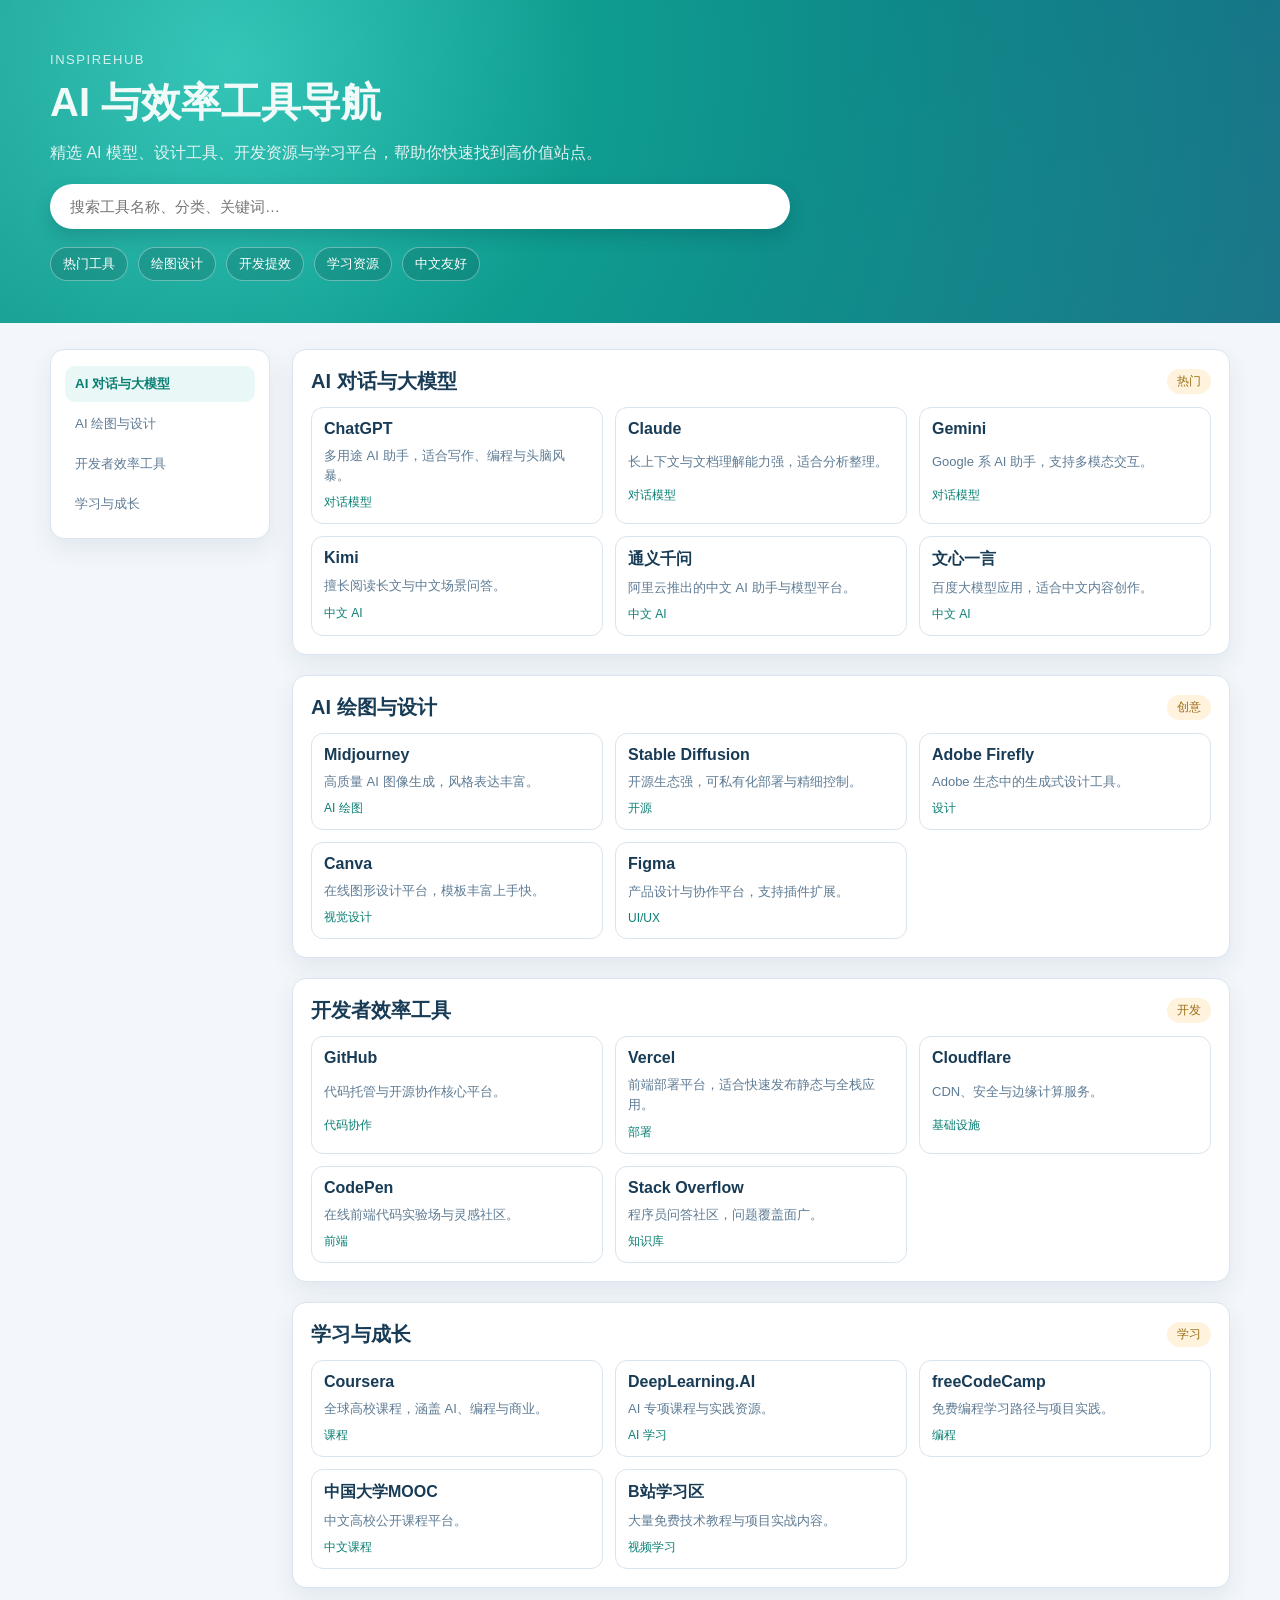
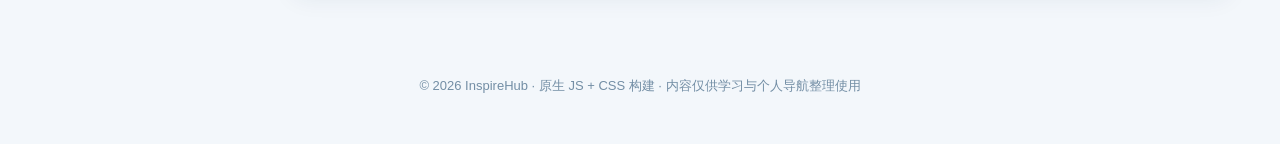
==== index.html @ ece3fd7e "feat: build original AI navigation website" ====
<!DOCTYPE html>
<html lang="zh-CN">
<head>
  <meta charset="UTF-8" />
  <meta name="viewport" content="width=device-width, initial-scale=1.0" />
  <title>灵感导航站 · AI工具与数字资源</title>
  <link rel="stylesheet" href="styles.css" />
</head>
<body>
  <header class="hero">
    <div class="hero__overlay"></div>
    <div class="hero__content container">
      <p class="eyebrow">InspireHub</p>
      <h1>AI 与效率工具导航</h1>
      <p class="hero__desc">精选 AI 模型、设计工具、开发资源与学习平台，帮助你快速找到高价值站点。</p>
      <div class="search-box">
        <input id="searchInput" type="text" placeholder="搜索工具名称、分类、关键词…" aria-label="搜索网址" />
      </div>
      <nav class="quick-links" id="quickLinks"></nav>
    </div>
  </header>

  <main class="container main-layout">
    <aside class="category-sidebar" id="categorySidebar"></aside>
    <section class="cards-area" id="cardsArea"></section>
  </main>

  <footer class="site-footer">
    <p>© 2026 InspireHub · 原生 JS + CSS 构建 · 内容仅供学习与个人导航整理使用</p>
  </footer>

  <script src="script.js"></script>
</body>
</html>
---- styles.css ----
:root {
  --bg: #f3f7fb;
  --surface: #ffffff;
  --ink: #183b56;
  --ink-soft: #5e7b94;
  --brand: #0f9d90;
  --brand-strong: #0a7f74;
  --accent: #f3a033;
  --line: #d8e4ef;
  --shadow: 0 10px 24px rgba(20, 57, 87, 0.08);
  --radius: 14px;
}

* {
  box-sizing: border-box;
}

body {
  margin: 0;
  font-family: "PingFang SC", "Microsoft YaHei", "Segoe UI", sans-serif;
  color: var(--ink);
  background: linear-gradient(180deg, #f6fbff 0%, #f3f7fb 220px, #f3f7fb 100%);
}

.container {
  width: min(1180px, calc(100% - 32px));
  margin: 0 auto;
}

.hero {
  position: relative;
  overflow: hidden;
  padding: 52px 0 42px;
  background: radial-gradient(circle at 18% 20%, #2ec4b6 0%, #0f9d90 33%, #0d6e81 100%);
  color: #effaf9;
}

.hero__overlay {
  position: absolute;
  inset: 0;
  background-image: linear-gradient(120deg, rgba(255, 255, 255, 0.06) 0%, transparent 40%),
    linear-gradient(300deg, rgba(255, 255, 255, 0.06) 0%, transparent 40%);
}

.hero__content {
  position: relative;
  z-index: 1;
}

.eyebrow {
  margin: 0;
  font-size: 13px;
  letter-spacing: 0.12em;
  text-transform: uppercase;
  opacity: 0.85;
}

.hero h1 {
  margin: 8px 0 10px;
  font-size: clamp(26px, 3.5vw, 40px);
}

.hero__desc {
  margin: 0 0 18px;
  max-width: 700px;
  line-height: 1.6;
  color: rgba(243, 250, 249, 0.92);
}

.search-box input {
  width: min(740px, 100%);
  border: 0;
  border-radius: 999px;
  padding: 14px 20px;
  font-size: 15px;
  box-shadow: 0 8px 18px rgba(7, 56, 62, 0.2);
  outline: 3px solid transparent;
  transition: outline-color 0.2s;
}

.search-box input:focus {
  outline-color: rgba(46, 196, 182, 0.35);
}

.quick-links {
  display: flex;
  flex-wrap: wrap;
  gap: 10px;
  margin-top: 18px;
}

.quick-links a {
  text-decoration: none;
  color: #fff;
  font-size: 13px;
  padding: 7px 12px;
  border: 1px solid rgba(255, 255, 255, 0.35);
  border-radius: 999px;
  background: rgba(0, 0, 0, 0.12);
}

.main-layout {
  display: grid;
  grid-template-columns: 220px minmax(0, 1fr);
  gap: 22px;
  margin: 26px auto 56px;
}

.category-sidebar {
  position: sticky;
  top: 16px;
  align-self: start;
  background: var(--surface);
  border-radius: var(--radius);
  border: 1px solid var(--line);
  box-shadow: var(--shadow);
  padding: 14px;
  max-height: calc(100vh - 32px);
  overflow: auto;
}

.category-sidebar button {
  width: 100%;
  text-align: left;
  border: 0;
  background: transparent;
  color: var(--ink-soft);
  border-radius: 10px;
  padding: 9px 10px;
  margin: 2px 0;
  cursor: pointer;
  transition: all 0.2s;
}

.category-sidebar button:hover,
.category-sidebar button.active {
  background: #e9f8f6;
  color: var(--brand-strong);
  font-weight: 600;
}

.cards-area {
  display: grid;
  gap: 20px;
}

.category-block {
  background: var(--surface);
  border: 1px solid var(--line);
  border-radius: var(--radius);
  box-shadow: var(--shadow);
  padding: 18px;
}

.category-head {
  display: flex;
  align-items: center;
  justify-content: space-between;
  margin-bottom: 12px;
}

.category-head h2 {
  margin: 0;
  font-size: 20px;
}

.category-tag {
  font-size: 12px;
  color: #9b6d16;
  background: #fff3de;
  padding: 4px 10px;
  border-radius: 999px;
}

.card-grid {
  display: grid;
  grid-template-columns: repeat(auto-fill, minmax(220px, 1fr));
  gap: 12px;
}

.site-card {
  border: 1px solid var(--line);
  border-radius: 12px;
  padding: 12px;
  text-decoration: none;
  color: inherit;
  display: grid;
  gap: 8px;
  transition: transform 0.2s, box-shadow 0.2s, border-color 0.2s;
}

.site-card:hover {
  transform: translateY(-3px);
  border-color: #9ddfd8;
  box-shadow: 0 10px 18px rgba(15, 157, 144, 0.14);
}

.site-title {
  margin: 0;
  font-size: 16px;
  color: var(--ink);
}

.site-desc {
  margin: 0;
  font-size: 13px;
  line-height: 1.55;
  color: var(--ink-soft);
}

.site-meta {
  font-size: 12px;
  color: var(--brand-strong);
}

.empty-state {
  background: #fff;
  border: 1px dashed #bed2e4;
  color: #56708a;
  border-radius: 12px;
  padding: 26px;
  text-align: center;
}

.site-footer {
  padding: 20px 16px 36px;
  text-align: center;
  color: #738ea5;
  font-size: 13px;
}

@media (max-width: 980px) {
  .main-layout {
    grid-template-columns: 1fr;
  }

  .category-sidebar {
    position: static;
    display: flex;
    flex-wrap: wrap;
    gap: 6px;
    max-height: none;
  }

  .category-sidebar button {
    width: auto;
  }
}
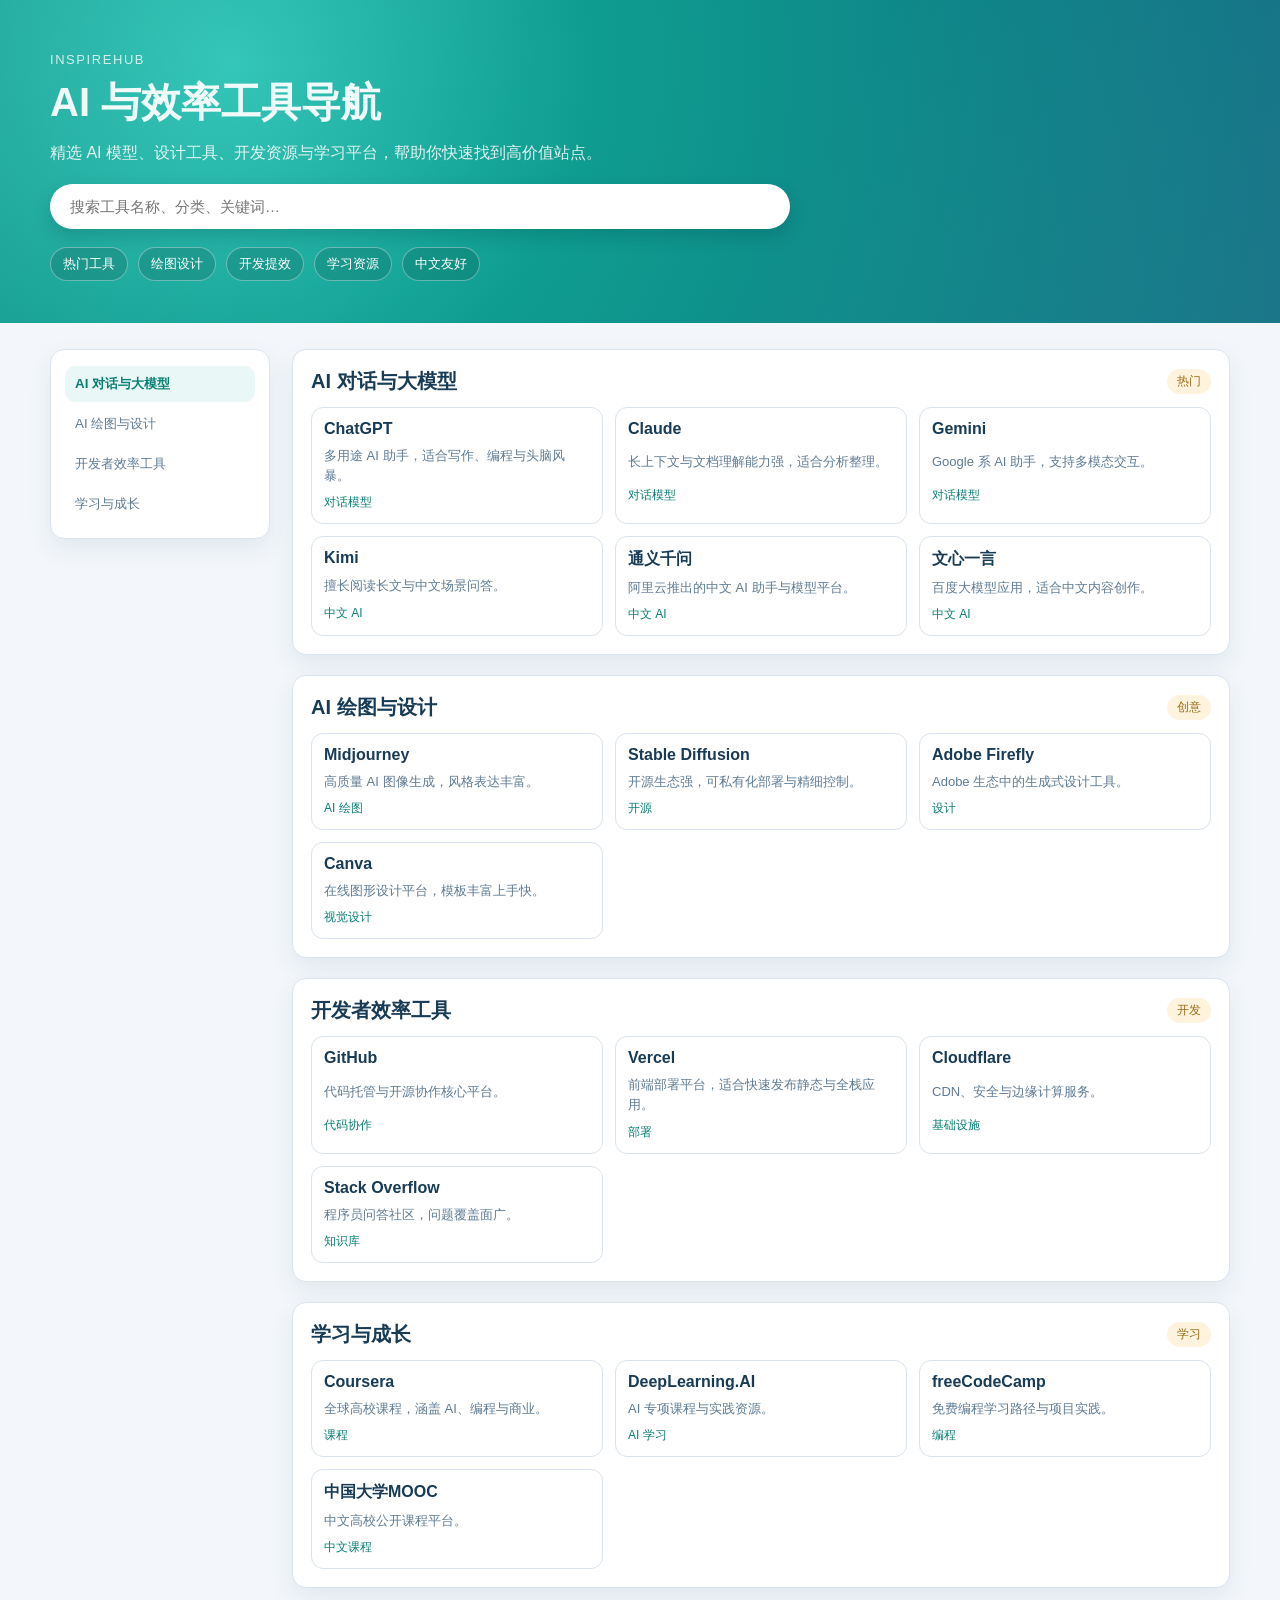
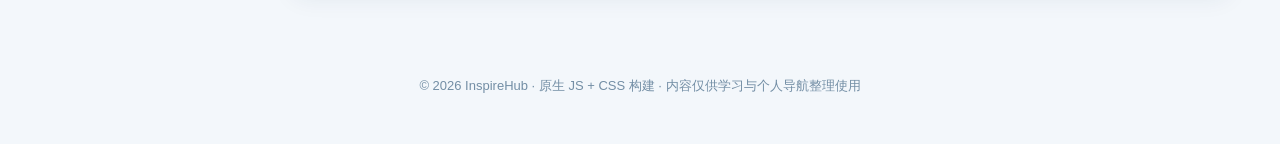
==== commit 4cfe9f1b: "feat: move core navigation links into HTML for SEO" ====
--- a/index.html
+++ b/index.html
@@ -4,6 +4,7 @@
   <meta charset="UTF-8" />
   <meta name="viewport" content="width=device-width, initial-scale=1.0" />
   <title>灵感导航站 · AI工具与数字资源</title>
+  <meta name="description" content="AI 工具与数字资源导航站，收录对话模型、绘图设计、开发效率和学习平台网址。" />
   <link rel="stylesheet" href="styles.css" />
 </head>
 <body>
@@ -16,13 +17,153 @@
       <div class="search-box">
         <input id="searchInput" type="text" placeholder="搜索工具名称、分类、关键词…" aria-label="搜索网址" />
       </div>
-      <nav class="quick-links" id="quickLinks"></nav>
+      <nav class="quick-links" id="quickLinks">
+        <a href="#" data-keyword="AI">热门工具</a>
+        <a href="#" data-keyword="绘图">绘图设计</a>
+        <a href="#" data-keyword="开发">开发提效</a>
+        <a href="#" data-keyword="学习">学习资源</a>
+        <a href="#" data-keyword="中文">中文友好</a>
+      </nav>
     </div>
   </header>
 
   <main class="container main-layout">
-    <aside class="category-sidebar" id="categorySidebar"></aside>
-    <section class="cards-area" id="cardsArea"></section>
+    <aside class="category-sidebar" id="categorySidebar">
+      <button class="active" data-target="chat-models">AI 对话与大模型</button>
+      <button data-target="image-design">AI 绘图与设计</button>
+      <button data-target="dev-tools">开发者效率工具</button>
+      <button data-target="learn">学习与成长</button>
+    </aside>
+
+    <section class="cards-area" id="cardsArea">
+      <section class="category-block" id="chat-models" data-category="AI 对话与大模型">
+        <div class="category-head">
+          <h2>AI 对话与大模型</h2>
+          <span class="category-tag">热门</span>
+        </div>
+        <div class="card-grid">
+          <a class="site-card" href="https://chat.openai.com/" target="_blank" rel="noopener noreferrer" data-keywords="ChatGPT 对话模型 AI 写作 编程">
+            <h3 class="site-title">ChatGPT</h3>
+            <p class="site-desc">多用途 AI 助手，适合写作、编程与头脑风暴。</p>
+            <span class="site-meta">对话模型</span>
+          </a>
+          <a class="site-card" href="https://claude.ai/" target="_blank" rel="noopener noreferrer" data-keywords="Claude 对话模型 文档理解">
+            <h3 class="site-title">Claude</h3>
+            <p class="site-desc">长上下文与文档理解能力强，适合分析整理。</p>
+            <span class="site-meta">对话模型</span>
+          </a>
+          <a class="site-card" href="https://gemini.google.com/" target="_blank" rel="noopener noreferrer" data-keywords="Gemini 对话模型 多模态">
+            <h3 class="site-title">Gemini</h3>
+            <p class="site-desc">Google 系 AI 助手，支持多模态交互。</p>
+            <span class="site-meta">对话模型</span>
+          </a>
+          <a class="site-card" href="https://kimi.moonshot.cn/" target="_blank" rel="noopener noreferrer" data-keywords="Kimi 中文 AI 长文阅读">
+            <h3 class="site-title">Kimi</h3>
+            <p class="site-desc">擅长阅读长文与中文场景问答。</p>
+            <span class="site-meta">中文 AI</span>
+          </a>
+          <a class="site-card" href="https://tongyi.aliyun.com/" target="_blank" rel="noopener noreferrer" data-keywords="通义千问 中文 AI 阿里云">
+            <h3 class="site-title">通义千问</h3>
+            <p class="site-desc">阿里云推出的中文 AI 助手与模型平台。</p>
+            <span class="site-meta">中文 AI</span>
+          </a>
+          <a class="site-card" href="https://yiyan.baidu.com/" target="_blank" rel="noopener noreferrer" data-keywords="文心一言 中文 AI 百度">
+            <h3 class="site-title">文心一言</h3>
+            <p class="site-desc">百度大模型应用，适合中文内容创作。</p>
+            <span class="site-meta">中文 AI</span>
+          </a>
+        </div>
+      </section>
+
+      <section class="category-block" id="image-design" data-category="AI 绘图与设计">
+        <div class="category-head">
+          <h2>AI 绘图与设计</h2>
+          <span class="category-tag">创意</span>
+        </div>
+        <div class="card-grid">
+          <a class="site-card" href="https://www.midjourney.com/" target="_blank" rel="noopener noreferrer" data-keywords="Midjourney AI 绘图">
+            <h3 class="site-title">Midjourney</h3>
+            <p class="site-desc">高质量 AI 图像生成，风格表达丰富。</p>
+            <span class="site-meta">AI 绘图</span>
+          </a>
+          <a class="site-card" href="https://stability.ai/" target="_blank" rel="noopener noreferrer" data-keywords="Stable Diffusion 开源 AI 绘图">
+            <h3 class="site-title">Stable Diffusion</h3>
+            <p class="site-desc">开源生态强，可私有化部署与精细控制。</p>
+            <span class="site-meta">开源</span>
+          </a>
+          <a class="site-card" href="https://firefly.adobe.com/" target="_blank" rel="noopener noreferrer" data-keywords="Adobe Firefly 设计 生成式">
+            <h3 class="site-title">Adobe Firefly</h3>
+            <p class="site-desc">Adobe 生态中的生成式设计工具。</p>
+            <span class="site-meta">设计</span>
+          </a>
+          <a class="site-card" href="https://www.canva.com/" target="_blank" rel="noopener noreferrer" data-keywords="Canva 视觉设计 模板">
+            <h3 class="site-title">Canva</h3>
+            <p class="site-desc">在线图形设计平台，模板丰富上手快。</p>
+            <span class="site-meta">视觉设计</span>
+          </a>
+        </div>
+      </section>
+
+      <section class="category-block" id="dev-tools" data-category="开发者效率工具">
+        <div class="category-head">
+          <h2>开发者效率工具</h2>
+          <span class="category-tag">开发</span>
+        </div>
+        <div class="card-grid">
+          <a class="site-card" href="https://github.com/" target="_blank" rel="noopener noreferrer" data-keywords="GitHub 代码协作 开发">
+            <h3 class="site-title">GitHub</h3>
+            <p class="site-desc">代码托管与开源协作核心平台。</p>
+            <span class="site-meta">代码协作</span>
+          </a>
+          <a class="site-card" href="https://vercel.com/" target="_blank" rel="noopener noreferrer" data-keywords="Vercel 部署 前端">
+            <h3 class="site-title">Vercel</h3>
+            <p class="site-desc">前端部署平台，适合快速发布静态与全栈应用。</p>
+            <span class="site-meta">部署</span>
+          </a>
+          <a class="site-card" href="https://www.cloudflare.com/" target="_blank" rel="noopener noreferrer" data-keywords="Cloudflare CDN 安全 基础设施">
+            <h3 class="site-title">Cloudflare</h3>
+            <p class="site-desc">CDN、安全与边缘计算服务。</p>
+            <span class="site-meta">基础设施</span>
+          </a>
+          <a class="site-card" href="https://stackoverflow.com/" target="_blank" rel="noopener noreferrer" data-keywords="Stack Overflow 知识库 问答">
+            <h3 class="site-title">Stack Overflow</h3>
+            <p class="site-desc">程序员问答社区，问题覆盖面广。</p>
+            <span class="site-meta">知识库</span>
+          </a>
+        </div>
+      </section>
+
+      <section class="category-block" id="learn" data-category="学习与成长">
+        <div class="category-head">
+          <h2>学习与成长</h2>
+          <span class="category-tag">学习</span>
+        </div>
+        <div class="card-grid">
+          <a class="site-card" href="https://www.coursera.org/" target="_blank" rel="noopener noreferrer" data-keywords="Coursera 课程 学习">
+            <h3 class="site-title">Coursera</h3>
+            <p class="site-desc">全球高校课程，涵盖 AI、编程与商业。</p>
+            <span class="site-meta">课程</span>
+          </a>
+          <a class="site-card" href="https://www.deeplearning.ai/" target="_blank" rel="noopener noreferrer" data-keywords="DeepLearning.AI AI 学习">
+            <h3 class="site-title">DeepLearning.AI</h3>
+            <p class="site-desc">AI 专项课程与实践资源。</p>
+            <span class="site-meta">AI 学习</span>
+          </a>
+          <a class="site-card" href="https://www.freecodecamp.org/" target="_blank" rel="noopener noreferrer" data-keywords="freeCodeCamp 编程 学习">
+            <h3 class="site-title">freeCodeCamp</h3>
+            <p class="site-desc">免费编程学习路径与项目实践。</p>
+            <span class="site-meta">编程</span>
+          </a>
+          <a class="site-card" href="https://www.icourse163.org/" target="_blank" rel="noopener noreferrer" data-keywords="中国大学MOOC 中文 课程">
+            <h3 class="site-title">中国大学MOOC</h3>
+            <p class="site-desc">中文高校公开课程平台。</p>
+            <span class="site-meta">中文课程</span>
+          </a>
+        </div>
+      </section>
+
+      <div class="empty-state" id="emptyState" hidden>未找到匹配内容，请尝试更换关键词。</div>
+    </section>
   </main>
 
   <footer class="site-footer">
--- a/styles.css
+++ b/styles.css
@@ -246,3 +246,8 @@
     width: auto;
   }
 }
+
+
+[hidden] {
+  display: none !important;
+}
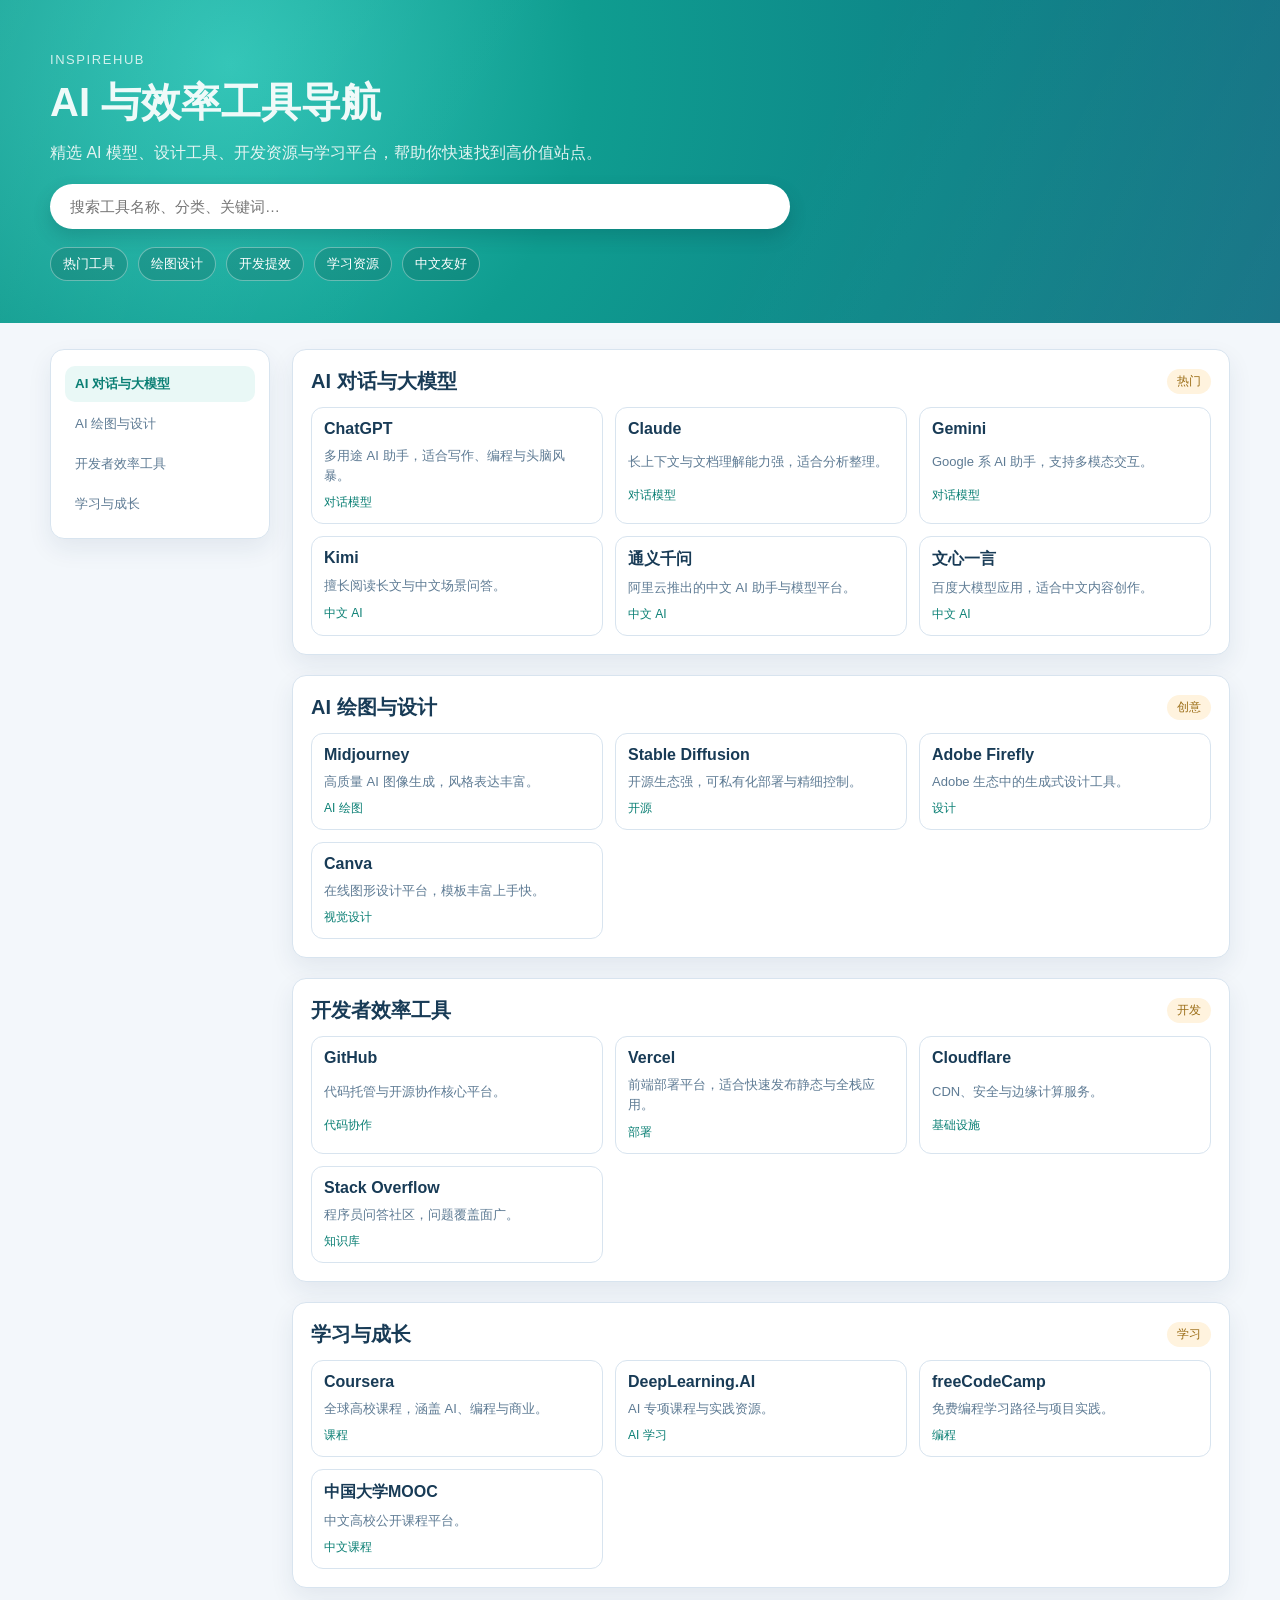
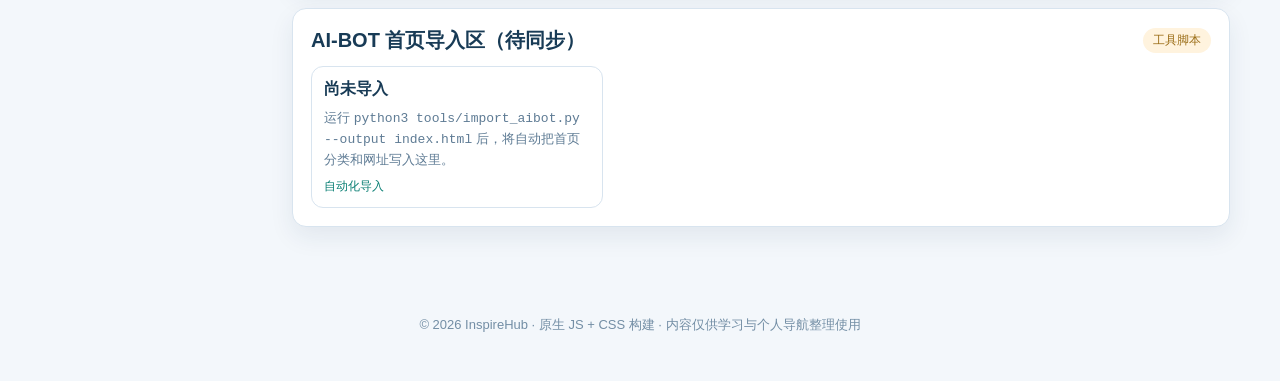
==== commit 93b4767d: "feat: add automated ai-bot homepage importer for index html" ====
--- a/index.html
+++ b/index.html
@@ -162,6 +162,22 @@
         </div>
       </section>
 
+      <!-- AI_BOT_IMPORT_START -->
+      <section class="category-block" id="aibot-import-placeholder" data-category="AI-BOT导入区">
+        <div class="category-head">
+          <h2>AI-BOT 首页导入区（待同步）</h2>
+          <span class="category-tag">工具脚本</span>
+        </div>
+        <div class="card-grid">
+          <article class="site-card">
+            <h3 class="site-title">尚未导入</h3>
+            <p class="site-desc">运行 <code>python3 tools/import_aibot.py --output index.html</code> 后，将自动把首页分类和网址写入这里。</p>
+            <span class="site-meta">自动化导入</span>
+          </article>
+        </div>
+      </section>
+      <!-- AI_BOT_IMPORT_END -->
+
       <div class="empty-state" id="emptyState" hidden>未找到匹配内容，请尝试更换关键词。</div>
     </section>
   </main>
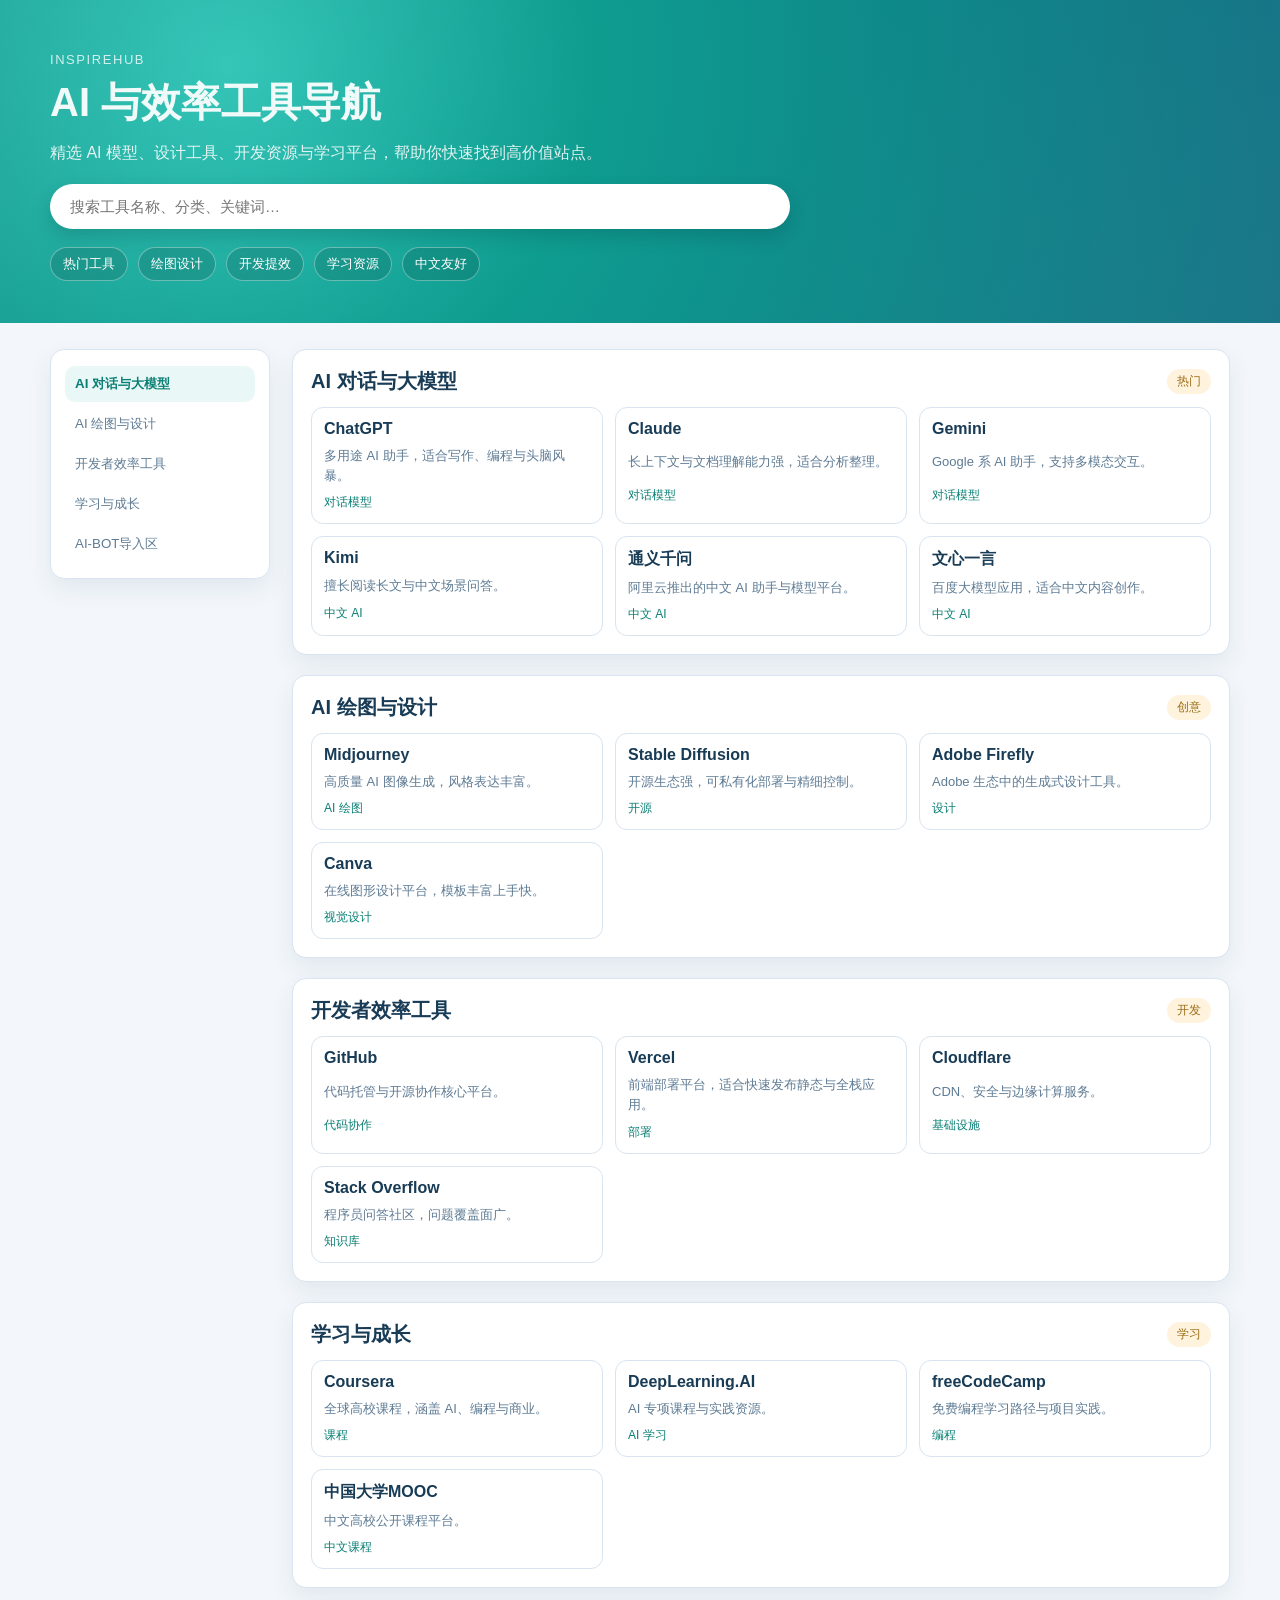
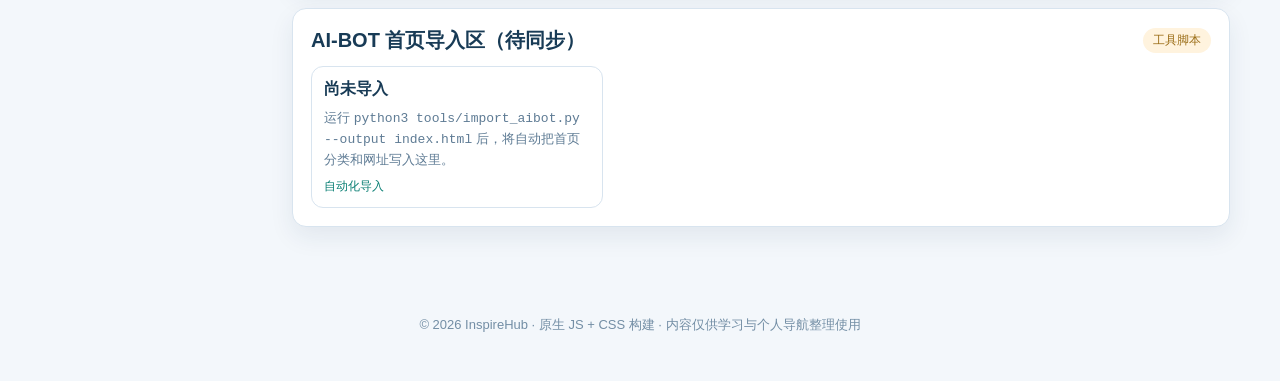
==== commit 1be36f44: "feat: preserve ai-bot categories in imported index sections" ====
--- a/index.html
+++ b/index.html
@@ -28,12 +28,7 @@
   </header>
 
   <main class="container main-layout">
-    <aside class="category-sidebar" id="categorySidebar">
-      <button class="active" data-target="chat-models">AI 对话与大模型</button>
-      <button data-target="image-design">AI 绘图与设计</button>
-      <button data-target="dev-tools">开发者效率工具</button>
-      <button data-target="learn">学习与成长</button>
-    </aside>
+    <aside class="category-sidebar" id="categorySidebar"></aside>
 
     <section class="cards-area" id="cardsArea">
       <section class="category-block" id="chat-models" data-category="AI 对话与大模型">
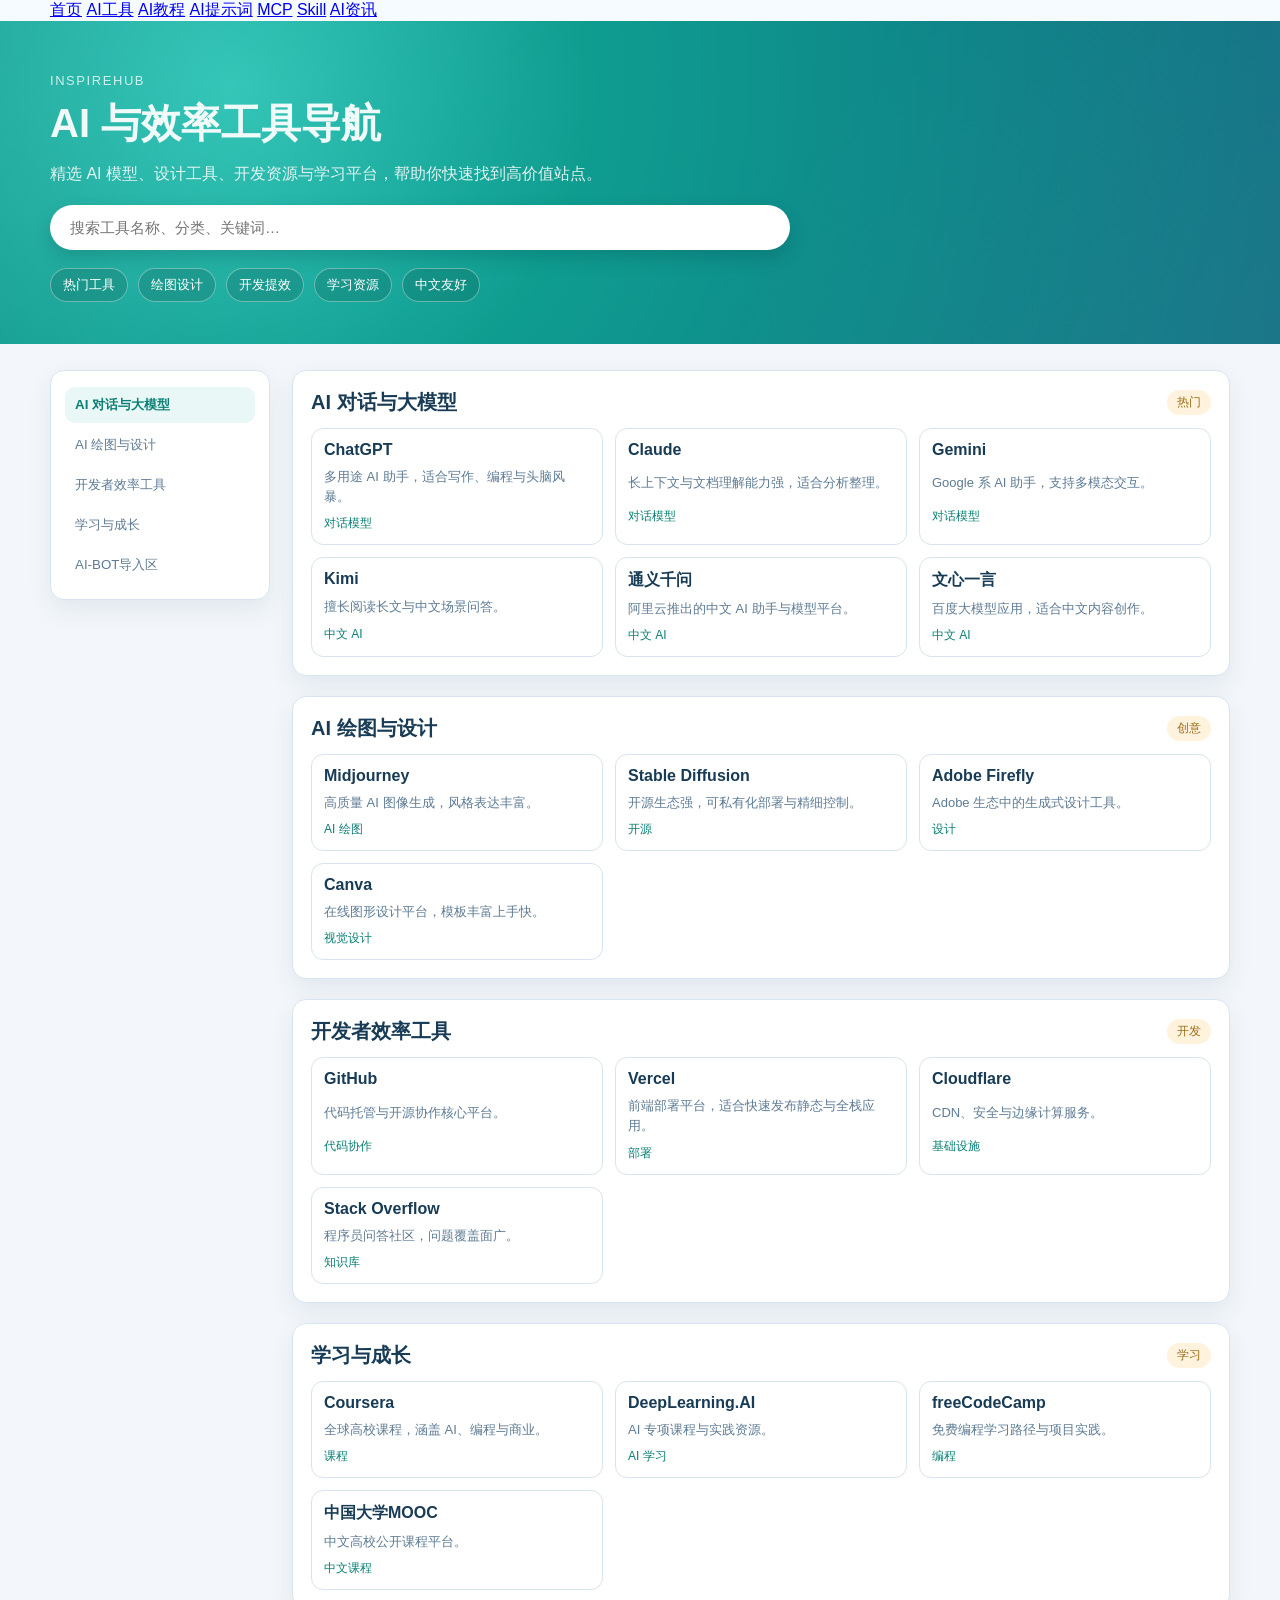
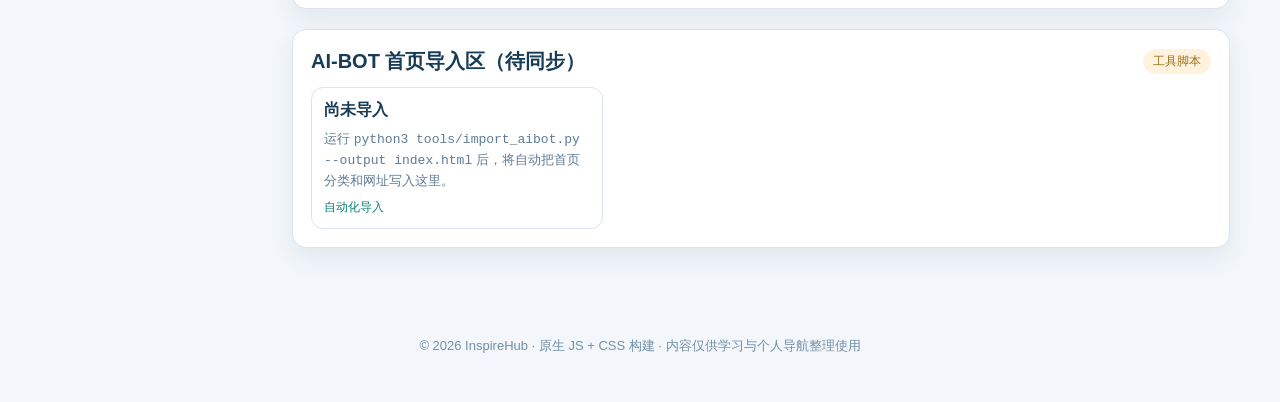
==== commit d1539714: "Add top navigation links to homepage" ====
--- a/index.html
+++ b/index.html
@@ -8,6 +8,18 @@
   <link rel="stylesheet" href="styles.css" />
 </head>
 <body>
+  <nav class="site-top-nav">
+    <div class="container site-top-nav__inner">
+      <a href="#">首页</a>
+      <a href="#">AI工具</a>
+      <a href="#">AI教程</a>
+      <a href="#">AI提示词</a>
+      <a href="#">MCP</a>
+      <a href="#">Skill</a>
+      <a href="#">AI资讯</a>
+    </div>
+  </nav>
+
   <header class="hero">
     <div class="hero__overlay"></div>
     <div class="hero__content container">
--- a/styles.css
+++ b/styles.css
@@ -195,6 +195,28 @@
   box-shadow: 0 10px 18px rgba(15, 157, 144, 0.14);
 }
 
+
+.site-card__top {
+  display: flex;
+  align-items: center;
+  gap: 8px;
+}
+
+.site-icon {
+  width: 24px;
+  height: 24px;
+  border-radius: 6px;
+  object-fit: cover;
+  flex: 0 0 24px;
+  border: 1px solid #d8e4ef;
+  background: #fff;
+}
+
+.site-icon--placeholder {
+  display: inline-block;
+  background: linear-gradient(145deg, #dbe8f2, #f2f7fb);
+}
+
 .site-title {
   margin: 0;
   font-size: 16px;
@@ -212,6 +234,33 @@
   font-size: 12px;
   color: var(--brand-strong);
 }
+
+
+.site-card--rich {
+  align-content: start;
+}
+
+.site-actions {
+  display: flex;
+  gap: 8px;
+  flex-wrap: wrap;
+  margin-top: 4px;
+}
+
+.site-link {
+  text-decoration: none;
+  font-size: 12px;
+  color: #fff;
+  background: var(--brand-strong);
+  padding: 6px 10px;
+  border-radius: 8px;
+}
+
+.site-link--ghost {
+  background: #e6f3f1;
+  color: var(--brand-strong);
+}
+
 
 .empty-state {
   background: #fff;
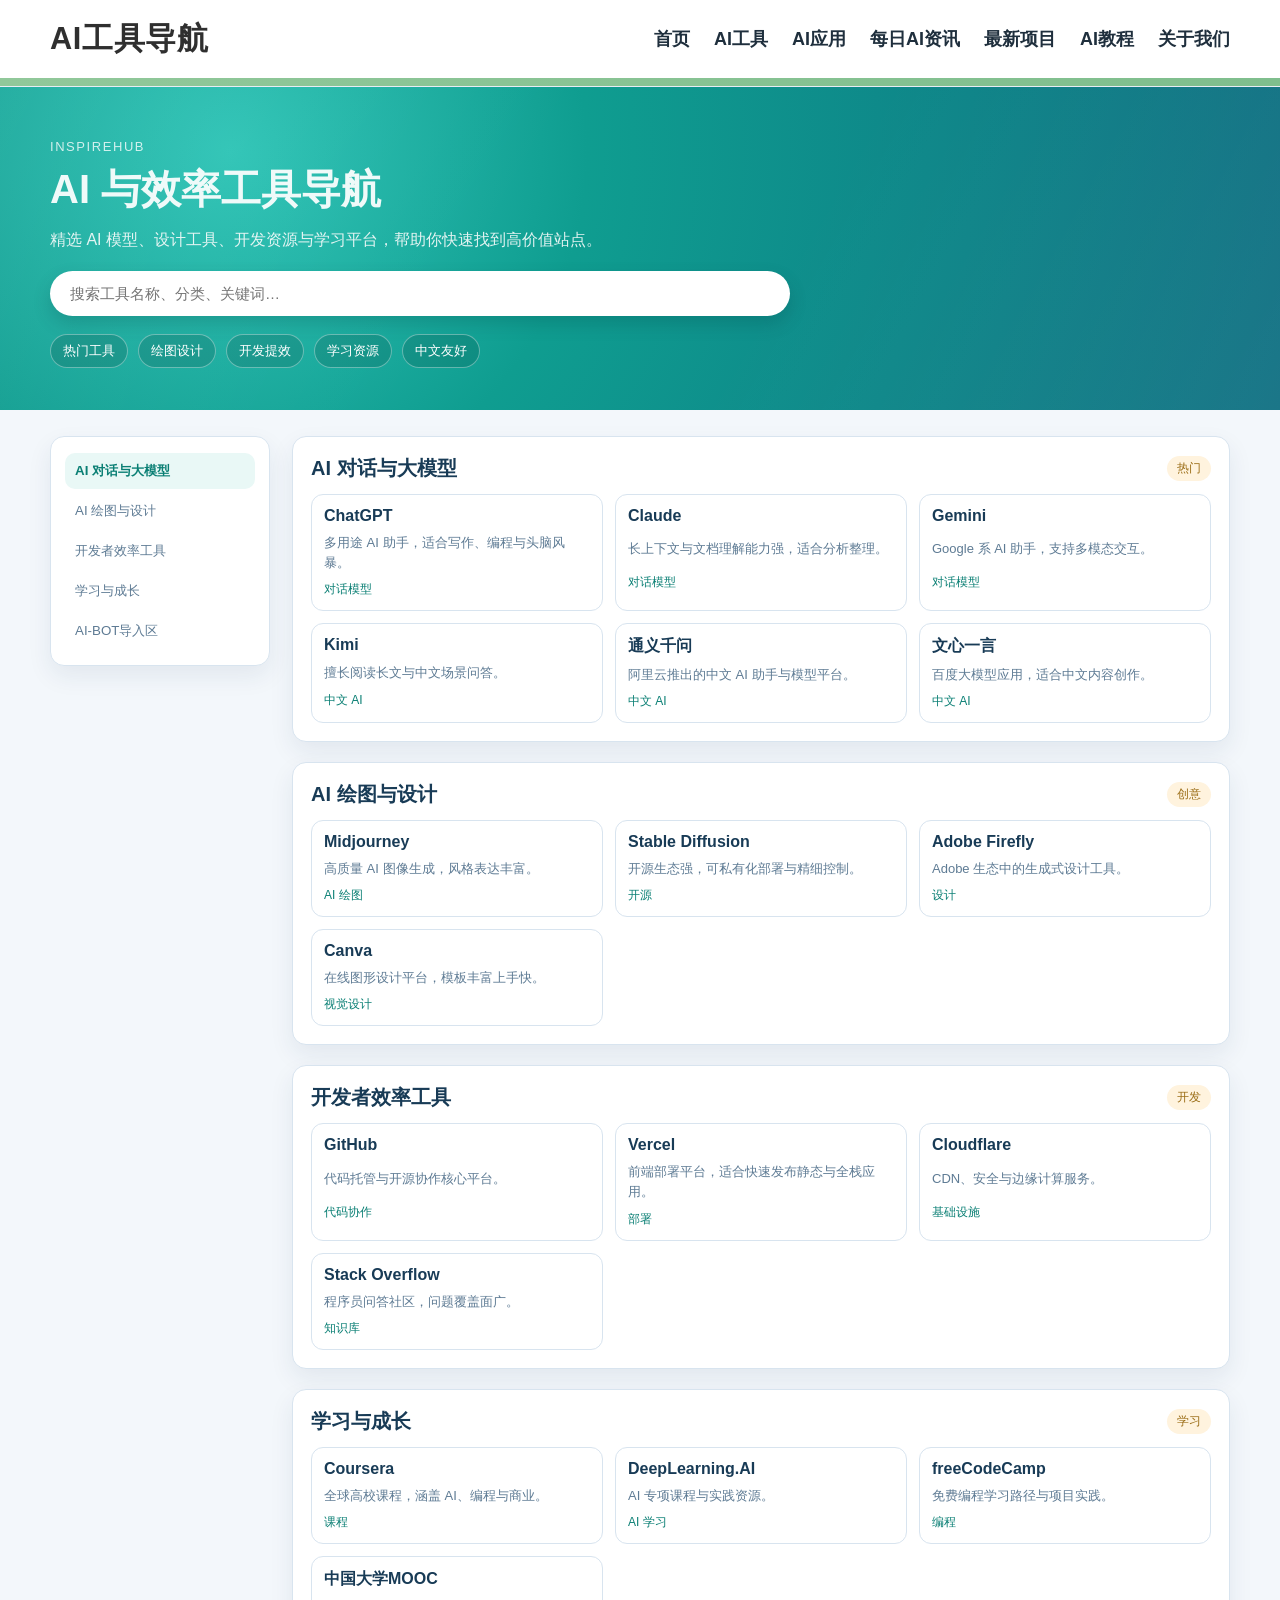
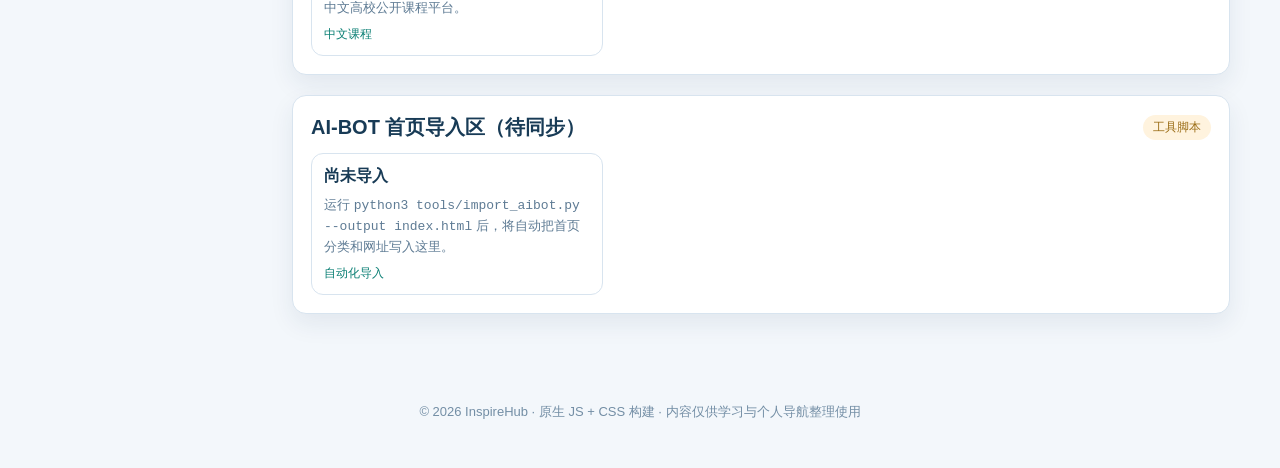
==== commit 33ff7dc3: "Refine top navigation with professional header styling" ====
--- a/index.html
+++ b/index.html
@@ -8,15 +8,18 @@
   <link rel="stylesheet" href="styles.css" />
 </head>
 <body>
-  <nav class="site-top-nav">
+  <nav class="site-top-nav" aria-label="主导航">
     <div class="container site-top-nav__inner">
-      <a href="#">首页</a>
-      <a href="#">AI工具</a>
-      <a href="#">AI教程</a>
-      <a href="#">AI提示词</a>
-      <a href="#">MCP</a>
-      <a href="#">Skill</a>
-      <a href="#">AI资讯</a>
+      <a class="site-brand" href="#" aria-label="AI工具导航首页">AI工具导航</a>
+      <div class="site-top-nav__links">
+        <a href="#">首页</a>
+        <a href="#">AI工具</a>
+        <a href="#">AI应用</a>
+        <a href="#">每日AI资讯</a>
+        <a href="#">最新项目</a>
+        <a href="#">AI教程</a>
+        <a href="#">关于我们</a>
+      </div>
     </div>
   </nav>
 
--- a/styles.css
+++ b/styles.css
@@ -27,6 +27,78 @@
   margin: 0 auto;
 }
 
+.site-top-nav {
+  background: #fff;
+  border-bottom: 1px solid #e8edf3;
+  box-shadow: 0 2px 10px rgba(27, 63, 90, 0.04);
+}
+
+.site-top-nav::after {
+  content: "";
+  display: block;
+  height: 8px;
+  background: linear-gradient(90deg, #91c89a, #7fbe8d);
+}
+
+.site-top-nav__inner {
+  min-height: 78px;
+  display: flex;
+  align-items: center;
+  justify-content: space-between;
+  gap: 20px;
+}
+
+.site-brand {
+  text-decoration: none;
+  color: #2f2f2f;
+  font-size: clamp(26px, 2.4vw, 40px);
+  font-weight: 700;
+  letter-spacing: 0.02em;
+  white-space: nowrap;
+}
+
+.site-top-nav__links {
+  display: flex;
+  align-items: center;
+  flex-wrap: wrap;
+  justify-content: flex-end;
+  gap: 24px;
+}
+
+.site-top-nav__links a {
+  text-decoration: none;
+  color: #1f2f3d;
+  font-size: 18px;
+  font-weight: 600;
+  position: relative;
+  padding: 4px 0;
+  transition: color 0.2s ease;
+}
+
+.site-top-nav__links a::after {
+  content: "";
+  position: absolute;
+  left: 0;
+  bottom: -8px;
+  width: 100%;
+  height: 3px;
+  border-radius: 999px;
+  background: var(--brand);
+  transform: scaleX(0);
+  transform-origin: center;
+  transition: transform 0.2s ease;
+}
+
+.site-top-nav__links a:hover,
+.site-top-nav__links a:focus-visible {
+  color: var(--brand-strong);
+}
+
+.site-top-nav__links a:hover::after,
+.site-top-nav__links a:focus-visible::after {
+  transform: scaleX(1);
+}
+
 .hero {
   position: relative;
   overflow: hidden;
@@ -279,6 +351,28 @@
 }
 
 @media (max-width: 980px) {
+  .site-top-nav__inner {
+    min-height: 72px;
+    flex-direction: column;
+    align-items: flex-start;
+    justify-content: center;
+    padding: 12px 0 16px;
+    gap: 12px;
+  }
+
+  .site-brand {
+    font-size: clamp(22px, 7vw, 30px);
+  }
+
+  .site-top-nav__links {
+    gap: 14px 18px;
+    justify-content: flex-start;
+  }
+
+  .site-top-nav__links a {
+    font-size: 16px;
+  }
+
   .main-layout {
     grid-template-columns: 1fr;
   }
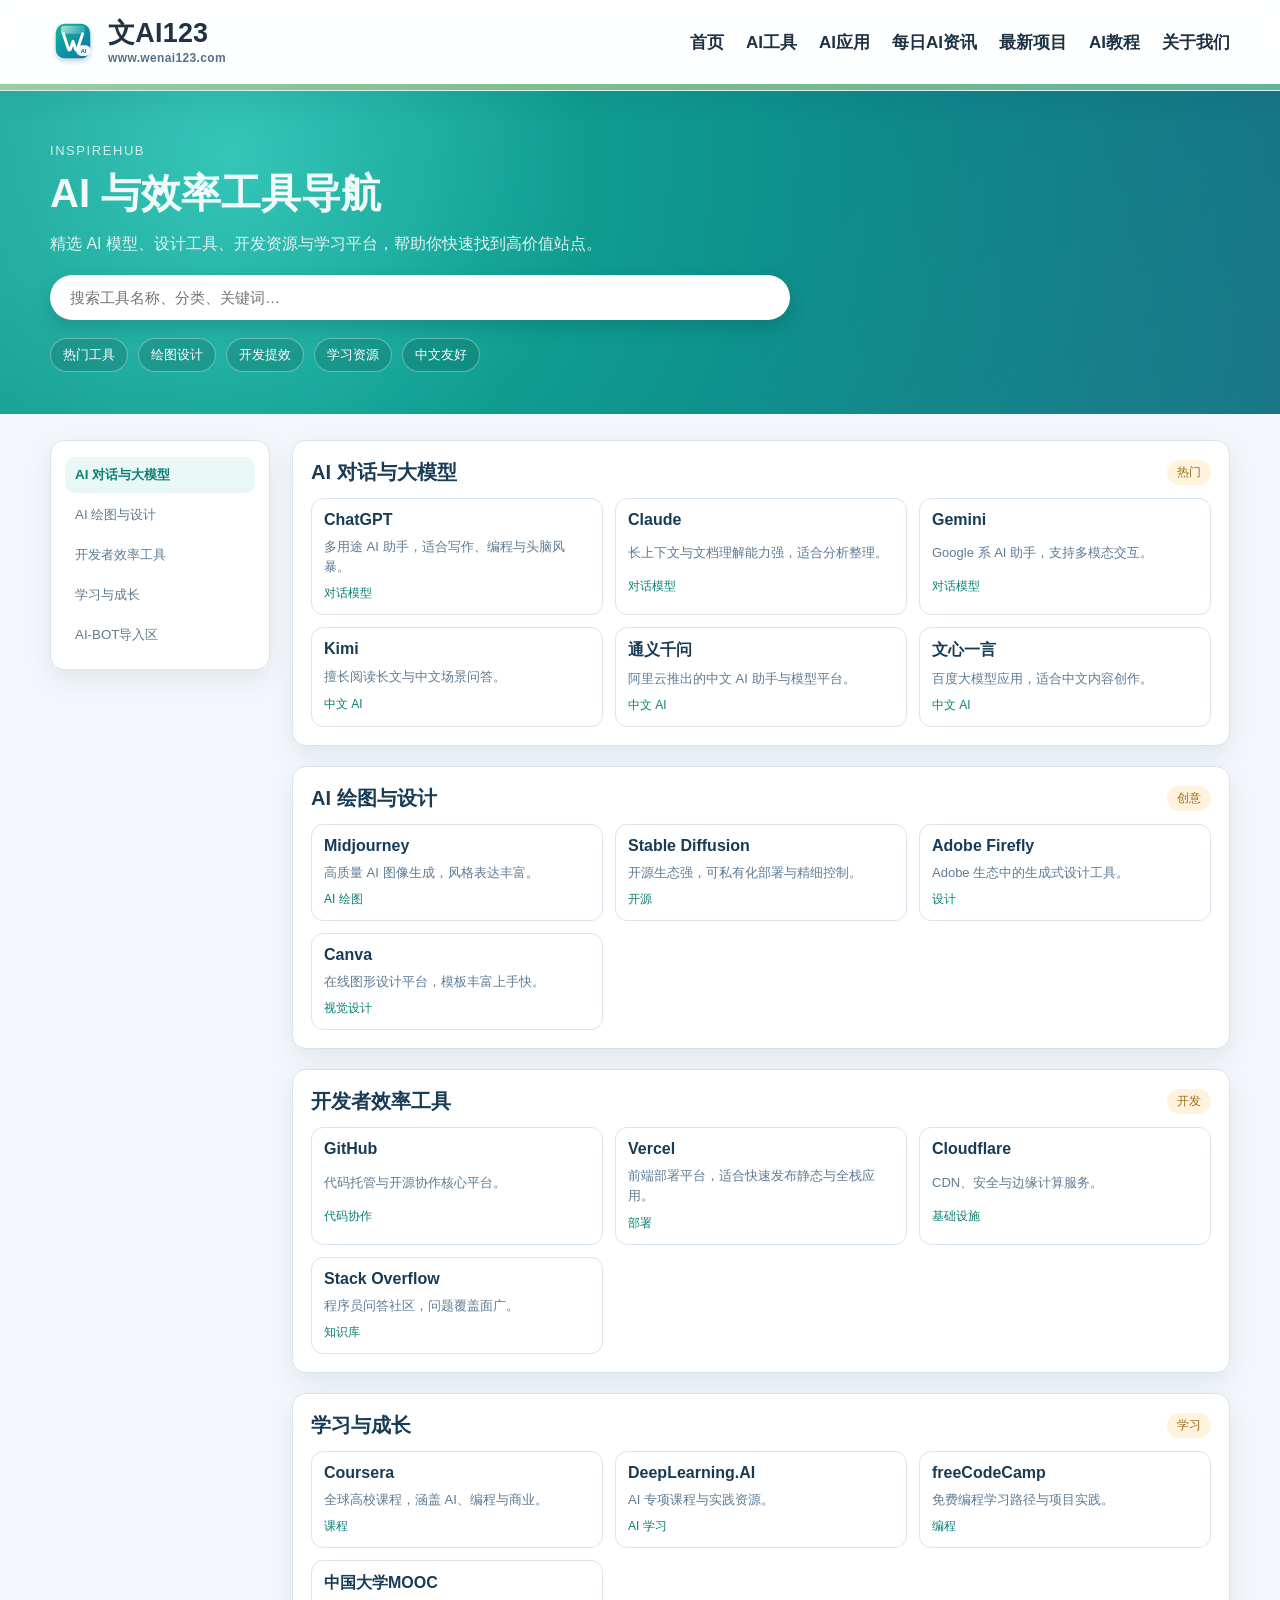
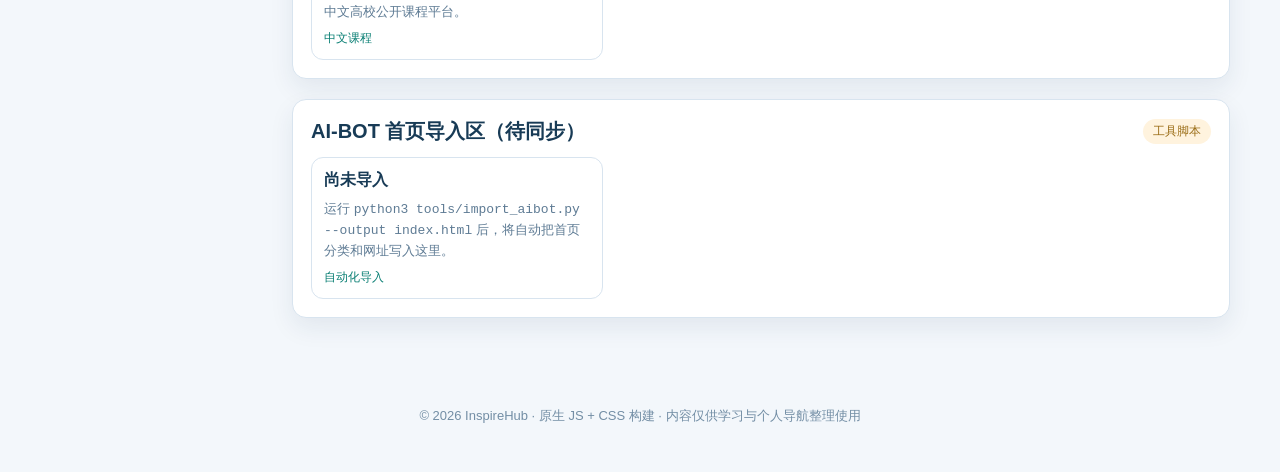
==== commit ed85851a: "Add WenAI123 brand logo and refine top nav aesthetics" ====
--- a/index.html
+++ b/index.html
@@ -10,7 +10,13 @@
 <body>
   <nav class="site-top-nav" aria-label="主导航">
     <div class="container site-top-nav__inner">
-      <a class="site-brand" href="#" aria-label="AI工具导航首页">AI工具导航</a>
+      <a class="site-brand" href="https://www.wenai123.com" target="_blank" rel="noopener noreferrer" aria-label="文AI123 首页">
+        <img class="site-brand__logo" src="assets/wenai123-logo.svg" alt="文AI123 Logo" />
+        <span class="site-brand__text-group">
+          <span class="site-brand__title">文AI123</span>
+          <span class="site-brand__domain">www.wenai123.com</span>
+        </span>
+      </a>
       <div class="site-top-nav__links">
         <a href="#">首页</a>
         <a href="#">AI工具</a>
--- a/styles.css
+++ b/styles.css
@@ -28,33 +28,62 @@
 }
 
 .site-top-nav {
-  background: #fff;
-  border-bottom: 1px solid #e8edf3;
-  box-shadow: 0 2px 10px rgba(27, 63, 90, 0.04);
+  position: sticky;
+  top: 0;
+  z-index: 20;
+  backdrop-filter: blur(8px);
+  background: rgba(255, 255, 255, 0.9);
+  border-bottom: 1px solid #e3ebf3;
+  box-shadow: 0 10px 24px rgba(19, 46, 73, 0.06);
 }
 
 .site-top-nav::after {
   content: "";
   display: block;
-  height: 8px;
-  background: linear-gradient(90deg, #91c89a, #7fbe8d);
+  height: 6px;
+  background: linear-gradient(90deg, #97cfa0, #7abf8a 45%, #62b49d 100%);
 }
 
 .site-top-nav__inner {
-  min-height: 78px;
+  min-height: 84px;
   display: flex;
   align-items: center;
   justify-content: space-between;
-  gap: 20px;
+  gap: 26px;
 }
 
 .site-brand {
+  display: inline-flex;
+  align-items: center;
+  gap: 12px;
   text-decoration: none;
-  color: #2f2f2f;
-  font-size: clamp(26px, 2.4vw, 40px);
-  font-weight: 700;
-  letter-spacing: 0.02em;
+  color: #203243;
   white-space: nowrap;
+}
+
+.site-brand__logo {
+  width: clamp(46px, 3.2vw, 56px);
+  height: clamp(46px, 3.2vw, 56px);
+  border-radius: 13px;
+}
+
+.site-brand__text-group {
+  display: grid;
+  gap: 2px;
+}
+
+.site-brand__title {
+  font-size: clamp(24px, 2.1vw, 33px);
+  line-height: 1.1;
+  font-weight: 800;
+  letter-spacing: 0.01em;
+}
+
+.site-brand__domain {
+  color: #557089;
+  font-size: 12px;
+  font-weight: 600;
+  letter-spacing: 0.03em;
 }
 
 .site-top-nav__links {
@@ -62,17 +91,17 @@
   align-items: center;
   flex-wrap: wrap;
   justify-content: flex-end;
-  gap: 24px;
+  gap: 22px;
 }
 
 .site-top-nav__links a {
   text-decoration: none;
-  color: #1f2f3d;
-  font-size: 18px;
-  font-weight: 600;
+  color: #1f3245;
+  font-size: 17px;
+  font-weight: 700;
   position: relative;
-  padding: 4px 0;
-  transition: color 0.2s ease;
+  padding: 6px 0;
+  transition: color 0.2s ease, transform 0.2s ease;
 }
 
 .site-top-nav__links a::after {
@@ -92,6 +121,7 @@
 .site-top-nav__links a:hover,
 .site-top-nav__links a:focus-visible {
   color: var(--brand-strong);
+  transform: translateY(-1px);
 }
 
 .site-top-nav__links a:hover::after,
@@ -356,16 +386,25 @@
     flex-direction: column;
     align-items: flex-start;
     justify-content: center;
-    padding: 12px 0 16px;
+    padding: 12px 0 14px;
     gap: 12px;
   }
 
-  .site-brand {
-    font-size: clamp(22px, 7vw, 30px);
+  .site-brand__logo {
+    width: 42px;
+    height: 42px;
+  }
+
+  .site-brand__title {
+    font-size: clamp(20px, 7vw, 28px);
+  }
+
+  .site-brand__domain {
+    font-size: 11px;
   }
 
   .site-top-nav__links {
-    gap: 14px 18px;
+    gap: 10px 16px;
     justify-content: flex-start;
   }
 
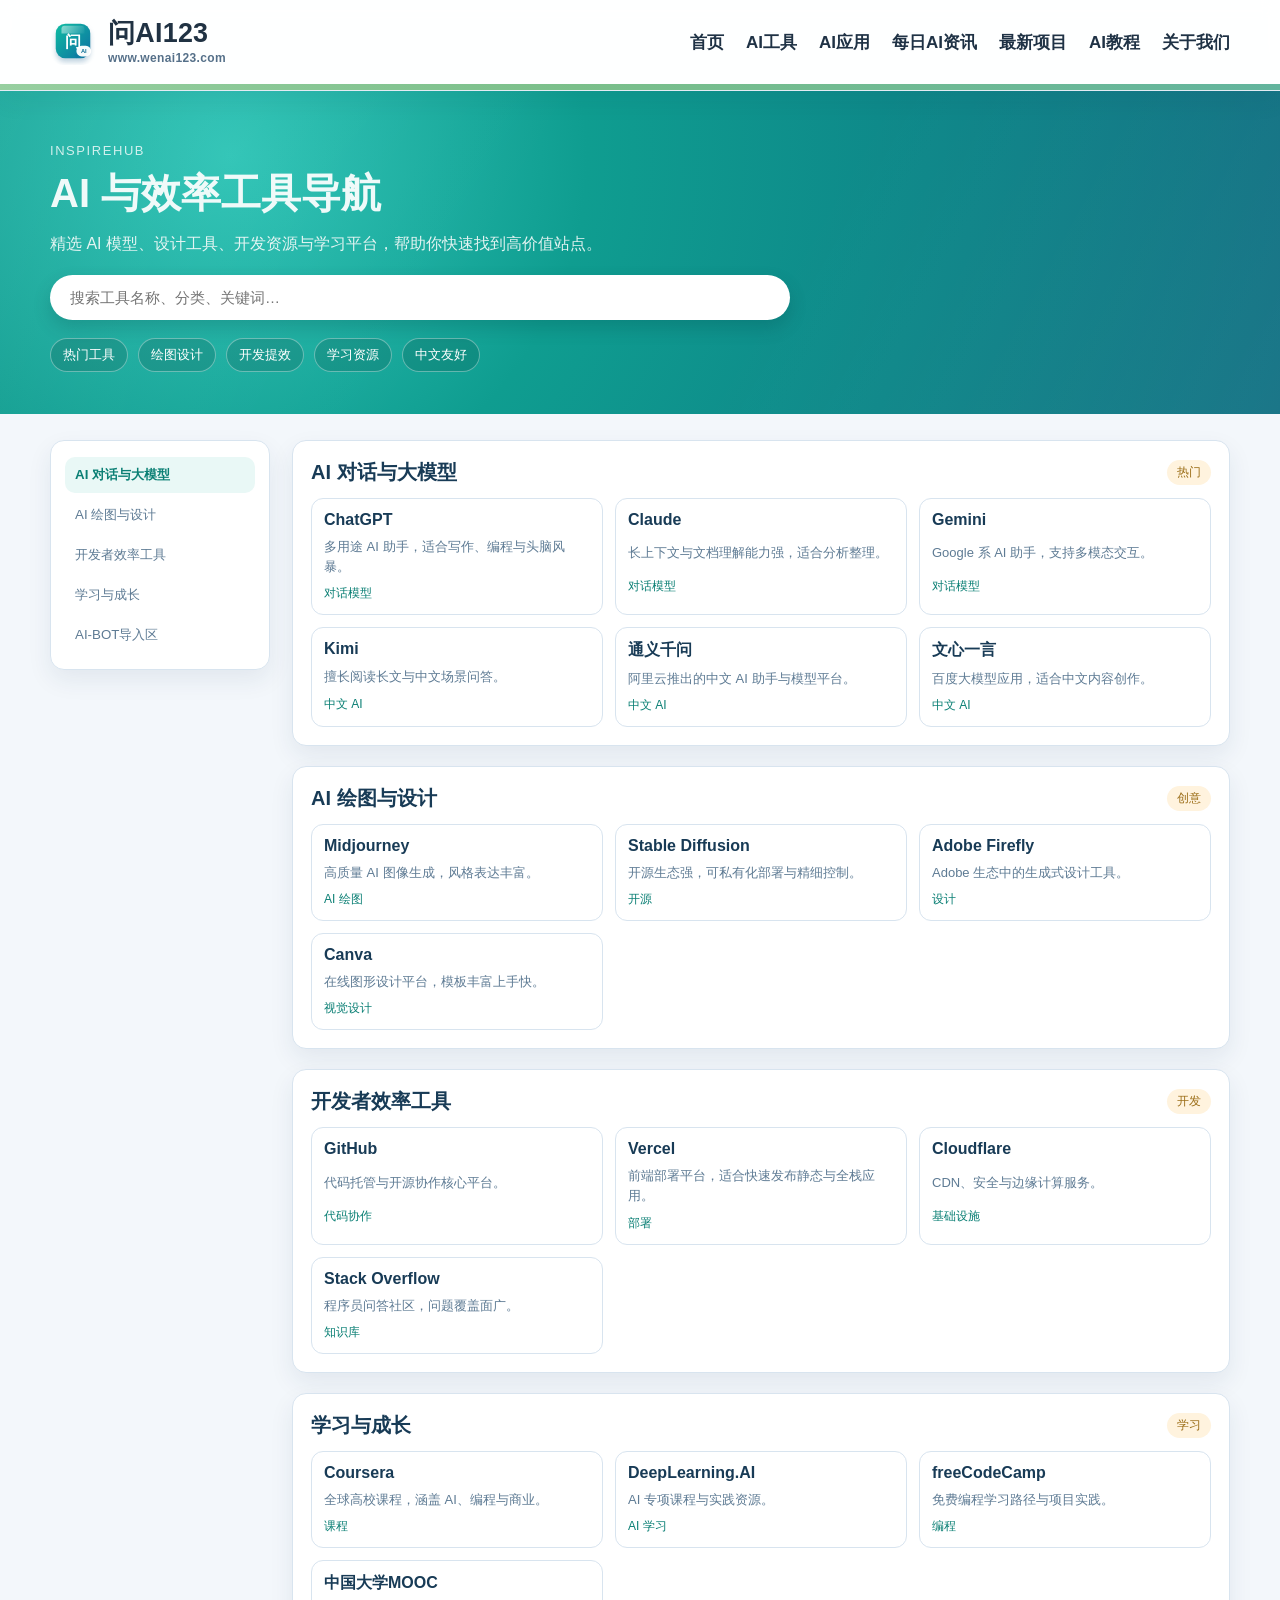
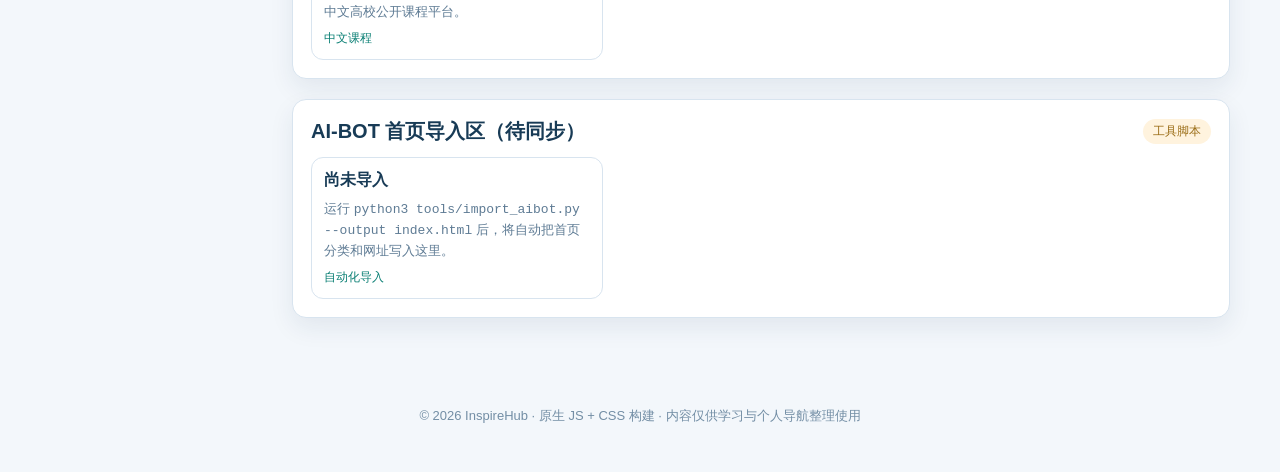
==== commit 546d9063: "Redesign brand logo to highlight 问AI identity" ====
--- a/index.html
+++ b/index.html
@@ -10,10 +10,10 @@
 <body>
   <nav class="site-top-nav" aria-label="主导航">
     <div class="container site-top-nav__inner">
-      <a class="site-brand" href="https://www.wenai123.com" target="_blank" rel="noopener noreferrer" aria-label="文AI123 首页">
-        <img class="site-brand__logo" src="assets/wenai123-logo.svg" alt="文AI123 Logo" />
+      <a class="site-brand" href="https://www.wenai123.com" target="_blank" rel="noopener noreferrer" aria-label="问AI123 首页">
+        <img class="site-brand__logo" src="assets/wenai123-logo.svg" alt="问AI123 Logo" />
         <span class="site-brand__text-group">
-          <span class="site-brand__title">文AI123</span>
+          <span class="site-brand__title">问AI123</span>
           <span class="site-brand__domain">www.wenai123.com</span>
         </span>
       </a>
